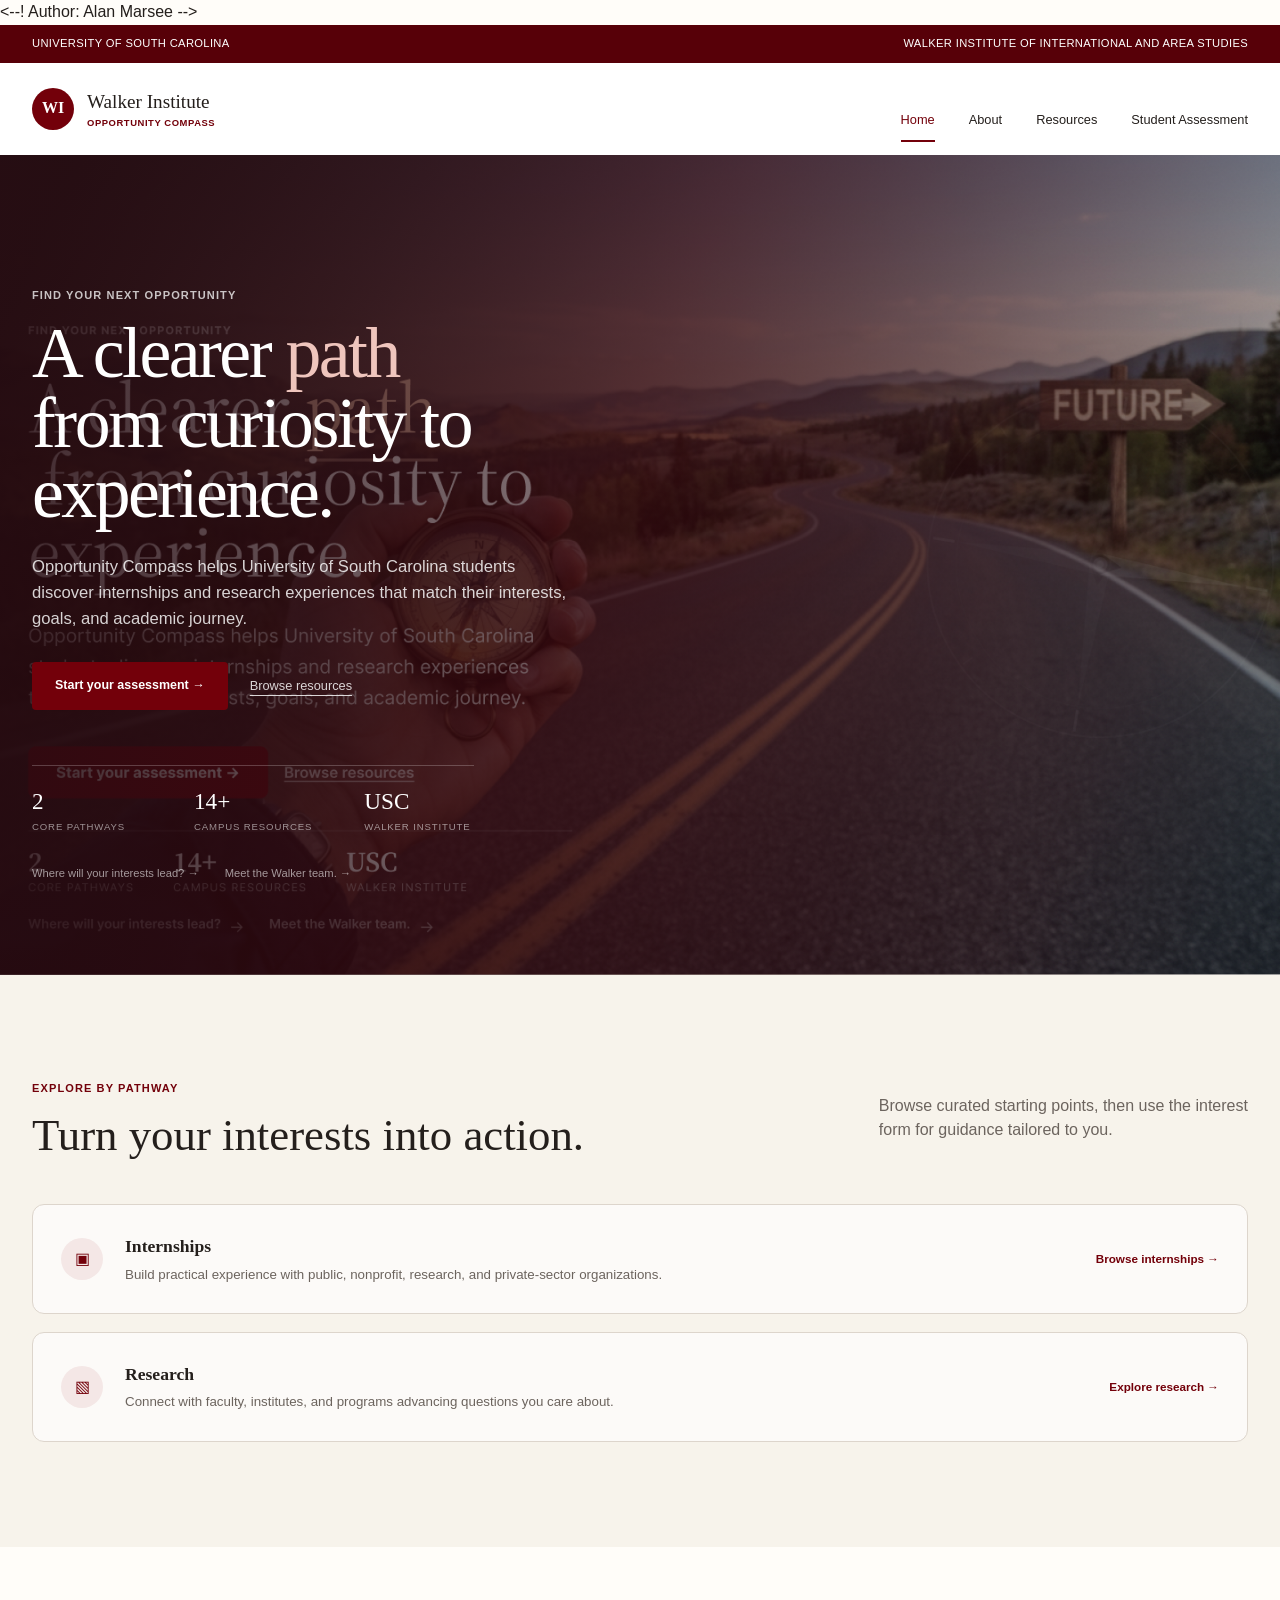
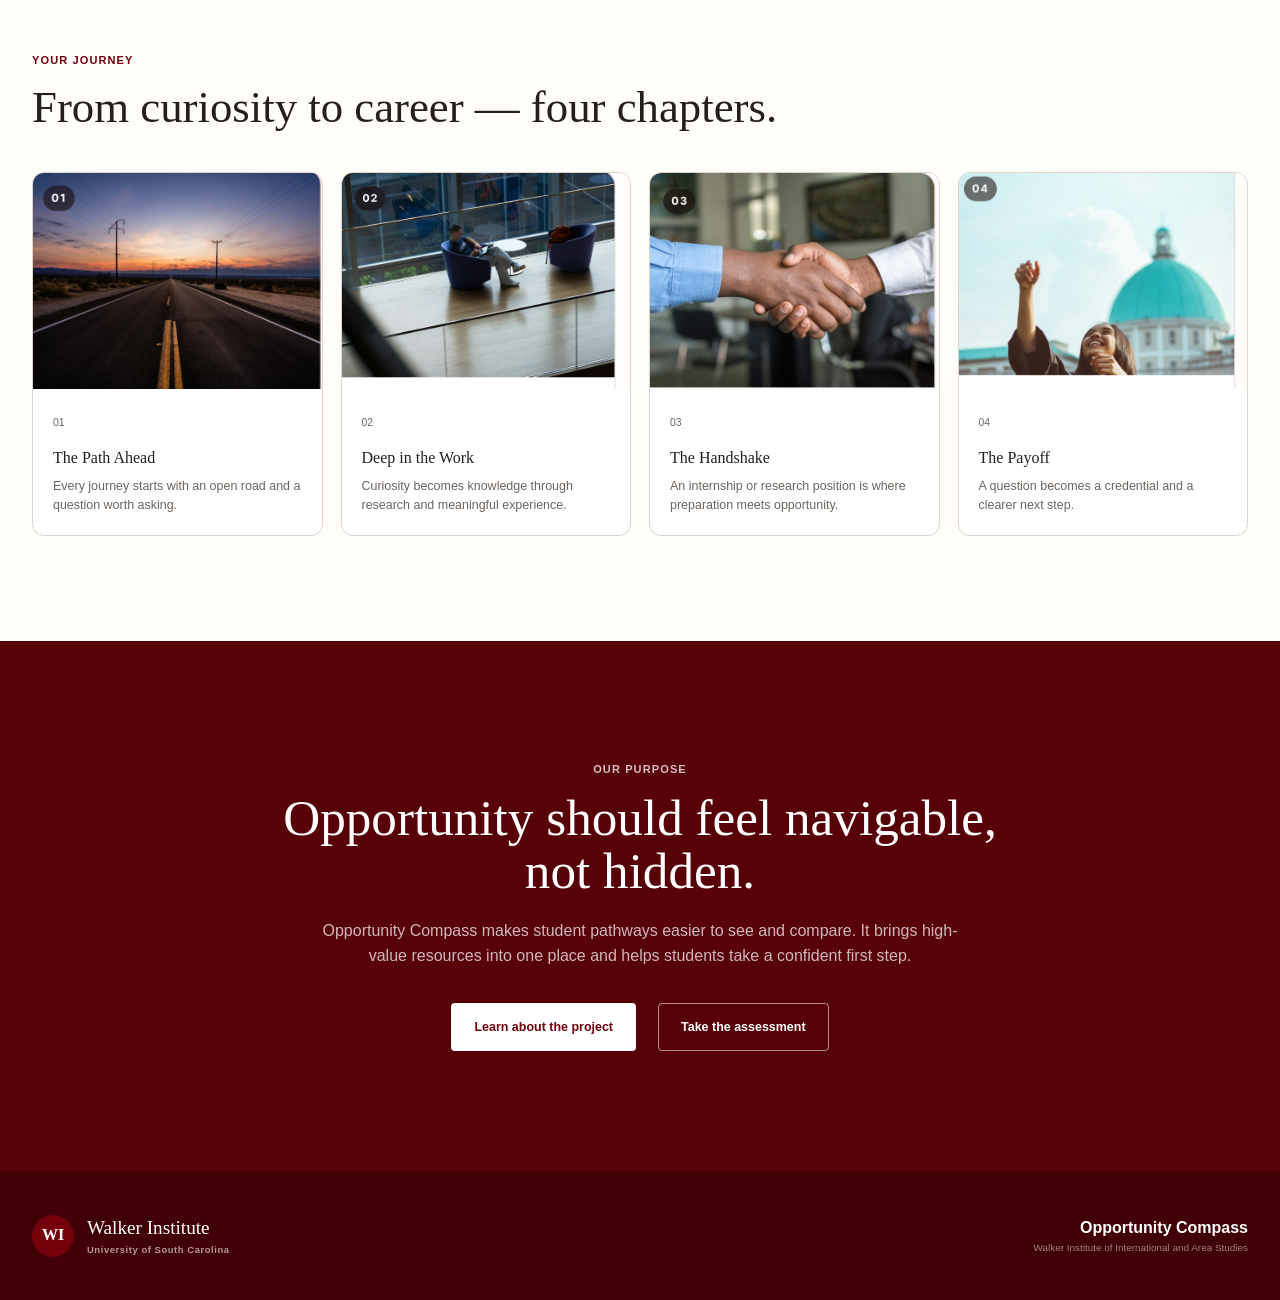
==== index.html @ a8d63390 "Add files via upload" ====
<!doctype html>
<html lang="en">
<head>
  <--! Author: Alan Marsee -->
  <meta charset="utf-8">
  <meta name="viewport" content="width=device-width, initial-scale=1">

  <meta
    name="description"
    content="Opportunity Compass helps students discover internships, research, and career pathways."
  >

  <title>Opportunity Compass | Home</title>
  <link rel="stylesheet" href="styles.css">

  <!-- Internal CSS example -->
  <style>
    .home-hero {
      background-image:
        linear-gradient(
          90deg,
          rgba(38, 11, 17, 0.87),
          rgba(38, 11, 17, 0.56),
          rgba(16, 20, 27, 0.18)
        ),
        url("assets/home-asset-1.png");
    }
  </style>
</head>

<body>
  <header>
    <div class="university-bar">
      <div class="shell university-bar__inner">
        <span>University of South Carolina</span>
        <span>Walker Institute of International and Area Studies</span>
      </div>
    </div>

    <div class="main-nav-wrap">
      <div class="shell main-nav">
        <a class="brand" href="index.html">
          <span class="brand-mark">WI</span>

          <span>
            <strong>Walker Institute</strong>
            <small>Opportunity Compass</small>
          </span>
        </a>

        <nav aria-label="Primary navigation">
          <a class="active" href="index.html">Home</a>
          <a href="about.html">About</a>
          <a href="#pathways">Resources</a>
          <a href="#assessment">Student Assessment</a>
        </nav>
      </div>
    </div>
  </header>

  <main>
    <section class="home-hero">
      <div class="shell hero-content">
        <p class="eyebrow eyebrow--light">
          Find your next opportunity
        </p>

        <h1>
          A clearer <span>path</span><br>
          from curiosity to<br>
          experience.
        </h1>

        <p class="hero-intro">
          Opportunity Compass helps University of South Carolina students
          discover internships and research experiences that match their
          interests, goals, and academic journey.
        </p>

        <div class="hero-actions" id="assessment">
          <a class="button button--primary" href="#pathways">
            Start your assessment →
          </a>

          <!-- Inline CSS example -->
          <a
            class="text-link text-link--light"
            href="#pathways"
            style="text-decoration-thickness: 1px;"
          >
            Browse resources
          </a>
        </div>

        <div class="hero-stats">
          <div>
            <strong>2</strong>
            <span>Core pathways</span>
          </div>

          <div>
            <strong>14+</strong>
            <span>Campus resources</span>
          </div>

          <div>
            <strong>USC</strong>
            <span>Walker Institute</span>
          </div>
        </div>

        <div class="hero-secondary-links">
          <a href="#journey">
            Where will your interests lead? →
          </a>

          <a href="about.html">
            Meet the Walker team. →
          </a>
        </div>
      </div>
    </section>

    <section class="section section--ivory" id="pathways">
      <div class="shell">
        <div class="section-heading section-heading--split">
          <div>
            <p class="eyebrow">Explore by pathway</p>
            <h2>Turn your interests into action.</h2>
          </div>

          <p>
            Browse curated starting points, then use the interest form for
            guidance tailored to you.
          </p>
        </div>

        <div class="pathway-list">
          <a class="pathway-card" href="#journey">
            <span class="icon-badge" aria-hidden="true">▣</span>

            <span>
              <strong>Internships</strong>
              <small>
                Build practical experience with public, nonprofit, research,
                and private-sector organizations.
              </small>
            </span>

            <span class="card-link">
              Browse internships →
            </span>
          </a>

          <a class="pathway-card" href="#journey">
            <span class="icon-badge" aria-hidden="true">▧</span>

            <span>
              <strong>Research</strong>
              <small>
                Connect with faculty, institutes, and programs advancing
                questions you care about.
              </small>
            </span>

            <span class="card-link">
              Explore research →
            </span>
          </a>
        </div>
      </div>
    </section>

    <section class="section" id="journey">
      <div class="shell">
        <p class="eyebrow">Your journey</p>

        <h2>
          From curiosity to career — four chapters.
        </h2>

        <div class="chapter-grid">
          <article class="chapter-card">
            <img
              src="assets/home-asset-5.png"
              alt="Open road"
            >

            <div class="chapter-card__body">
              <span>01</span>
              <h3>The Path Ahead</h3>

              <p>
                Every journey starts with an open road and a question worth
                asking.
              </p>
            </div>
          </article>

          <article class="chapter-card">
            <img
              src="assets/home-asset-6.png"
              alt="Student working on a laptop"
            >

            <div class="chapter-card__body">
              <span>02</span>
              <h3>Deep in the Work</h3>

              <p>
                Curiosity becomes knowledge through research and meaningful
                experience.
              </p>
            </div>
          </article>

          <article class="chapter-card">
            <img
              src="assets/home-asset-9.png"
              alt="Professionals shaking hands"
            >

            <div class="chapter-card__body">
              <span>03</span>
              <h3>The Handshake</h3>

              <p>
                An internship or research position is where preparation meets
                opportunity.
              </p>
            </div>
          </article>

          <article class="chapter-card">
            <img
              src="assets/home-asset-8.png"
              alt="Graduate celebrating"
            >

            <div class="chapter-card__body">
              <span>04</span>
              <h3>The Payoff</h3>

              <p>
                A question becomes a credential and a clearer next step.
              </p>
            </div>
          </article>
        </div>
      </div>
    </section>

    <section class="purpose-section">
      <div class="shell purpose-section__inner">
        <p class="eyebrow eyebrow--light">
          Our purpose
        </p>

        <h2>
          Opportunity should feel navigable,<br>
          not hidden.
        </h2>

        <p>
          Opportunity Compass makes student pathways easier to see and
          compare. It brings high-value resources into one place and helps
          students take a confident first step.
        </p>

        <div class="purpose-actions">
          <a class="button button--light" href="about.html">
            Learn about the project
          </a>

          <a
            class="button button--outline-light"
            href="#assessment"
          >
            Take the assessment
          </a>
        </div>
      </div>
    </section>
  </main>

  <footer class="site-footer">
    <div class="shell footer-inner">
      <div class="brand brand--light">
        <span class="brand-mark">WI</span>

        <span>
          <strong>Walker Institute</strong>
          <small>University of South Carolina</small>
        </span>
      </div>

      <div>
        <strong>Opportunity Compass</strong>
        <small>
          Walker Institute of International and Area Studies
        </small>
      </div>
    </div>
  </footer>
</body>
</html>
---- styles.css ----
:root {
  --garnet: #73000a;
  --dark-garnet: #570008;
  --ink: #241f1c;
  --muted: #6c645e;
  --ivory: #f7f3eb;
  --line: #ddd5cc;
  --serif: Georgia, "Times New Roman", serif;
  --sans: Arial, Helvetica, sans-serif;
}

* {
  box-sizing: border-box;
}

html {
  scroll-behavior: smooth;
}

body {
  margin: 0;
  color: var(--ink);
  background: #fffdf9;
  font-family: var(--sans);
  line-height: 1.55;
}

img {
  display: block;
  max-width: 100%;
}

a {
  color: inherit;
}

h1,
h2,
h3,
p {
  margin-top: 0;
}

h1,
h2,
h3 {
  font-family: var(--serif);
  font-weight: 400;
}

.shell {
  width: min(1220px, calc(100% - 64px));
  margin-inline: auto;
}

/* Header */

.university-bar {
  color: white;
  background: var(--dark-garnet);
  font-size: 0.7rem;
  letter-spacing: 0.03em;
  text-transform: uppercase;
}

.university-bar__inner {
  min-height: 38px;
  display: flex;
  align-items: center;
  justify-content: space-between;
}

.main-nav-wrap {
  background: white;
}

.main-nav {
  min-height: 92px;
  display: flex;
  align-items: center;
  justify-content: space-between;
  gap: 32px;
}

.brand {
  display: inline-flex;
  align-items: center;
  gap: 13px;
  text-decoration: none;
}

.brand-mark {
  width: 42px;
  aspect-ratio: 1;
  display: grid;
  place-items: center;
  color: white;
  background: var(--garnet);
  border-radius: 50%;
  font-family: var(--serif);
  font-weight: 700;
}

.brand strong,
.brand small {
  display: block;
}

.brand strong {
  font-family: var(--serif);
  font-size: 1.2rem;
  font-weight: 500;
}

.brand small {
  color: var(--garnet);
  font-size: 0.59rem;
  font-weight: 700;
  letter-spacing: 0.06em;
  text-transform: uppercase;
}

.main-nav nav {
  display: flex;
  align-items: center;
  gap: 34px;
}

.main-nav nav a {
  padding: 34px 0 10px;
  border-bottom: 2px solid transparent;
  font-size: 0.8rem;
  text-decoration: none;
}

.main-nav nav a:hover,
.main-nav nav a.active {
  color: var(--garnet);
  border-bottom-color: var(--garnet);
}

/* Home hero */

.home-hero {
  min-height: 820px;
  color: white;
  background-position: center;
  background-size: cover;
}

.hero-content {
  min-height: 820px;
  display: flex;
  flex-direction: column;
  justify-content: center;
  align-items: flex-start;
  padding: 85px 0 46px;
}

.eyebrow {
  margin-bottom: 14px;
  color: var(--garnet);
  font-size: 0.69rem;
  font-weight: 700;
  letter-spacing: 0.1em;
  text-transform: uppercase;
}

.eyebrow--light {
  color: rgba(255, 255, 255, 0.75);
}

.home-hero h1 {
  margin-bottom: 26px;
  font-size: clamp(3.2rem, 5.6vw, 5.7rem);
  line-height: 0.98;
  letter-spacing: -0.035em;
}

.home-hero h1 span {
  color: #efc5bd;
}

.hero-intro {
  max-width: 545px;
  margin-bottom: 30px;
  color: rgba(255, 255, 255, 0.82);
  font-size: 1.04rem;
}

.hero-actions,
.purpose-actions {
  display: flex;
  align-items: center;
  gap: 22px;
}

.button {
  min-height: 48px;
  display: inline-flex;
  align-items: center;
  justify-content: center;
  padding: 13px 22px;
  border: 1px solid transparent;
  border-radius: 4px;
  font-size: 0.78rem;
  font-weight: 700;
  text-decoration: none;
}

.button--primary {
  color: white;
  background: var(--garnet);
}

.button--light {
  color: var(--garnet);
  background: white;
}

.button--outline-light {
  color: white;
  border-color: rgba(255, 255, 255, 0.55);
}

.text-link {
  font-size: 0.8rem;
  text-underline-offset: 5px;
}

.text-link--light {
  color: rgba(255, 255, 255, 0.82);
}

.hero-stats {
  display: flex;
  gap: 52px;
  margin-top: 55px;
  padding-top: 18px;
  border-top: 1px solid rgba(255, 255, 255, 0.22);
}

.hero-stats div {
  min-width: 110px;
}

.hero-stats strong,
.hero-stats span {
  display: block;
}

.hero-stats strong {
  font-family: var(--serif);
  font-size: 1.45rem;
  font-weight: 400;
}

.hero-stats span {
  color: rgba(255, 255, 255, 0.55);
  font-size: 0.6rem;
  letter-spacing: 0.09em;
  text-transform: uppercase;
}

.hero-secondary-links {
  display: flex;
  gap: 26px;
  margin-top: 30px;
}

.hero-secondary-links a {
  color: rgba(255, 255, 255, 0.58);
  font-size: 0.7rem;
  text-decoration: none;
}

/* Content sections */

.section {
  padding: 105px 0;
}

.section--ivory {
  background: var(--ivory);
}

.section h2,
.why-copy h2 {
  margin-bottom: 28px;
  font-size: clamp(2.1rem, 3.5vw, 3.25rem);
  line-height: 1.08;
}

.section-heading--split {
  display: grid;
  grid-template-columns: 1.35fr 0.65fr;
  align-items: end;
  gap: 80px;
  margin-bottom: 45px;
}

.section-heading--split h2 {
  margin-bottom: 0;
}

.section-heading--split > p {
  color: var(--muted);
}

.pathway-list {
  display: grid;
  gap: 18px;
}

.pathway-card {
  display: grid;
  grid-template-columns: auto 1fr auto;
  align-items: center;
  gap: 22px;
  padding: 28px;
  background: rgba(255, 255, 255, 0.65);
  border: 1px solid var(--line);
  border-radius: 12px;
  text-decoration: none;
}

.pathway-card strong,
.pathway-card small {
  display: block;
}

.pathway-card strong {
  margin-bottom: 4px;
  font-family: var(--serif);
  font-size: 1.1rem;
}

.pathway-card small {
  color: var(--muted);
}

.card-link {
  color: var(--garnet);
  font-size: 0.73rem;
  font-weight: 700;
}

.icon-badge {
  width: 42px;
  height: 42px;
  display: grid;
  place-items: center;
  color: var(--garnet);
  background: #f4e7e6;
  border-radius: 50%;
}

.chapter-grid {
  display: grid;
  grid-template-columns: repeat(4, 1fr);
  gap: 18px;
  margin-top: 40px;
}

.chapter-card {
  overflow: hidden;
  background: white;
  border: 1px solid var(--line);
  border-radius: 12px;
}

.chapter-card img {
  width: 100%;
  aspect-ratio: 4 / 3;
  object-fit: cover;
}

.chapter-card__body {
  padding: 20px;
}

.chapter-card__body > span {
  color: var(--muted);
  font-size: 0.65rem;
}

.chapter-card h3 {
  margin: 12px 0 6px;
  font-size: 1rem;
}

.chapter-card p {
  margin-bottom: 0;
  color: var(--muted);
  font-size: 0.78rem;
}

/* Purpose and footer */

.purpose-section,
.quote-section {
  color: white;
  background: var(--dark-garnet);
}

.purpose-section__inner {
  padding: 120px 0;
  text-align: center;
}

.purpose-section h2 {
  margin-bottom: 22px;
  font-size: clamp(2.4rem, 4vw, 4rem);
  line-height: 1.02;
}

.purpose-section__inner > p:not(.eyebrow) {
  max-width: 650px;
  margin: 0 auto 35px;
  color: rgba(255, 255, 255, 0.72);
}

.purpose-actions {
  justify-content: center;
}

.site-footer {
  padding: 42px 0;
  color: white;
  background: #410006;
}

.footer-inner {
  display: flex;
  align-items: center;
  justify-content: space-between;
}

.brand--light small {
  color: rgba(255, 255, 255, 0.6);
  text-transform: none;
}

.footer-inner > div:last-child {
  text-align: right;
}

.footer-inner > div:last-child strong,
.footer-inner > div:last-child small {
  display: block;
}

.footer-inner > div:last-child small {
  color: rgba(255, 255, 255, 0.5);
  font-size: 0.62rem;
}

/* About page */

.about-hero {
  padding: 92px 0;
}

.about-hero__grid {
  display: grid;
  grid-template-columns: 1.25fr 0.75fr;
  gap: 70px;
  align-items: center;
}

.about-copy h1 {
  margin-bottom: 24px;
  font-size: clamp(3rem, 4.8vw, 5rem);
  line-height: 0.98;
  letter-spacing: -0.035em;
}

.about-copy p {
  color: var(--muted);
}

.about-copy .lead {
  font-size: 1.08rem;
}

.accent-text {
  color: var(--garnet);
  text-decoration: underline;
}

.about-hero__image img {
  width: 100%;
  aspect-ratio: 1.1 / 1;
  object-fit: cover;
  border-radius: 16px;
  box-shadow: 0 18px 45px rgba(41, 24, 18, 0.15);
}

.project-facts {
  display: grid;
  grid-template-columns: repeat(2, 1fr);
  gap: 25px;
  margin-top: 32px;
}

.project-facts div {
  padding-left: 16px;
  border-left: 2px solid var(--garnet);
}

.project-facts strong,
.project-facts span {
  display: block;
}

.project-facts strong {
  margin-bottom: 7px;
  font-family: var(--serif);
}

.project-facts span {
  color: var(--muted);
  font-size: 0.75rem;
}

.why-grid {
  display: grid;
  grid-template-columns: 0.72fr 1.28fr;
  gap: 90px;
}

.why-copy p:last-child {
  color: var(--muted);
}

.principles-list {
  display: grid;
  gap: 18px;
}

.principle-card {
  display: grid;
  grid-template-columns: auto 1fr;
  gap: 22px;
  padding: 32px;
  border: 1px solid var(--line);
  border-radius: 12px;
}

.principle-card h3 {
  margin-bottom: 7px;
  font-size: 1.35rem;
  font-weight: 600;
}

.principle-card p {
  margin-bottom: 0;
  color: var(--muted);
}

.quote-section {
  padding: 90px 0;
  text-align: center;
}

.quote-section blockquote {
  margin: 0 auto 22px;
  font-family: var(--serif);
  font-size: clamp(2rem, 3.5vw, 3.4rem);
  font-weight: 700;
  line-height: 1.08;
}

.quote-section p {
  margin-bottom: 0;
  color: rgba(255, 255, 255, 0.65);
  font-size: 0.65rem;
  letter-spacing: 0.1em;
  text-transform: uppercase;
}

/* Responsive layout */

@media (max-width: 900px) {
  .shell {
    width: min(100% - 36px, 720px);
  }

  .university-bar__inner span:last-child {
    display: none;
  }

  .main-nav {
    align-items: flex-start;
    flex-direction: column;
    padding: 20px 0;
  }

  .main-nav nav {
    width: 100%;
    overflow-x: auto;
    gap: 24px;
  }

  .main-nav nav a {
    padding: 8px 0;
    white-space: nowrap;
  }

  .section-heading--split,
  .about-hero__grid,
  .why-grid {
    grid-template-columns: 1fr;
    gap: 45px;
  }

  .chapter-grid {
    grid-template-columns: repeat(2, 1fr);
  }
}

@media (max-width: 600px) {
  .section {
    padding: 70px 0;
  }

  .hero-actions,
  .purpose-actions {
    align-items: flex-start;
    flex-direction: column;
  }

  .hero-stats {
    gap: 24px;
  }

  .hero-stats div {
    min-width: 0;
  }

  .hero-secondary-links {
    flex-direction: column;
    gap: 9px;
  }

  .pathway-card {
    grid-template-columns: auto 1fr;
  }

  .card-link {
    grid-column: 2;
  }

  .chapter-grid,
  .project-facts {
    grid-template-columns: 1fr;
  }

  .footer-inner {
    align-items: flex-start;
    flex-direction: column;
    gap: 28px;
  }

  .footer-inner > div:last-child {
    text-align: left;
  }
}
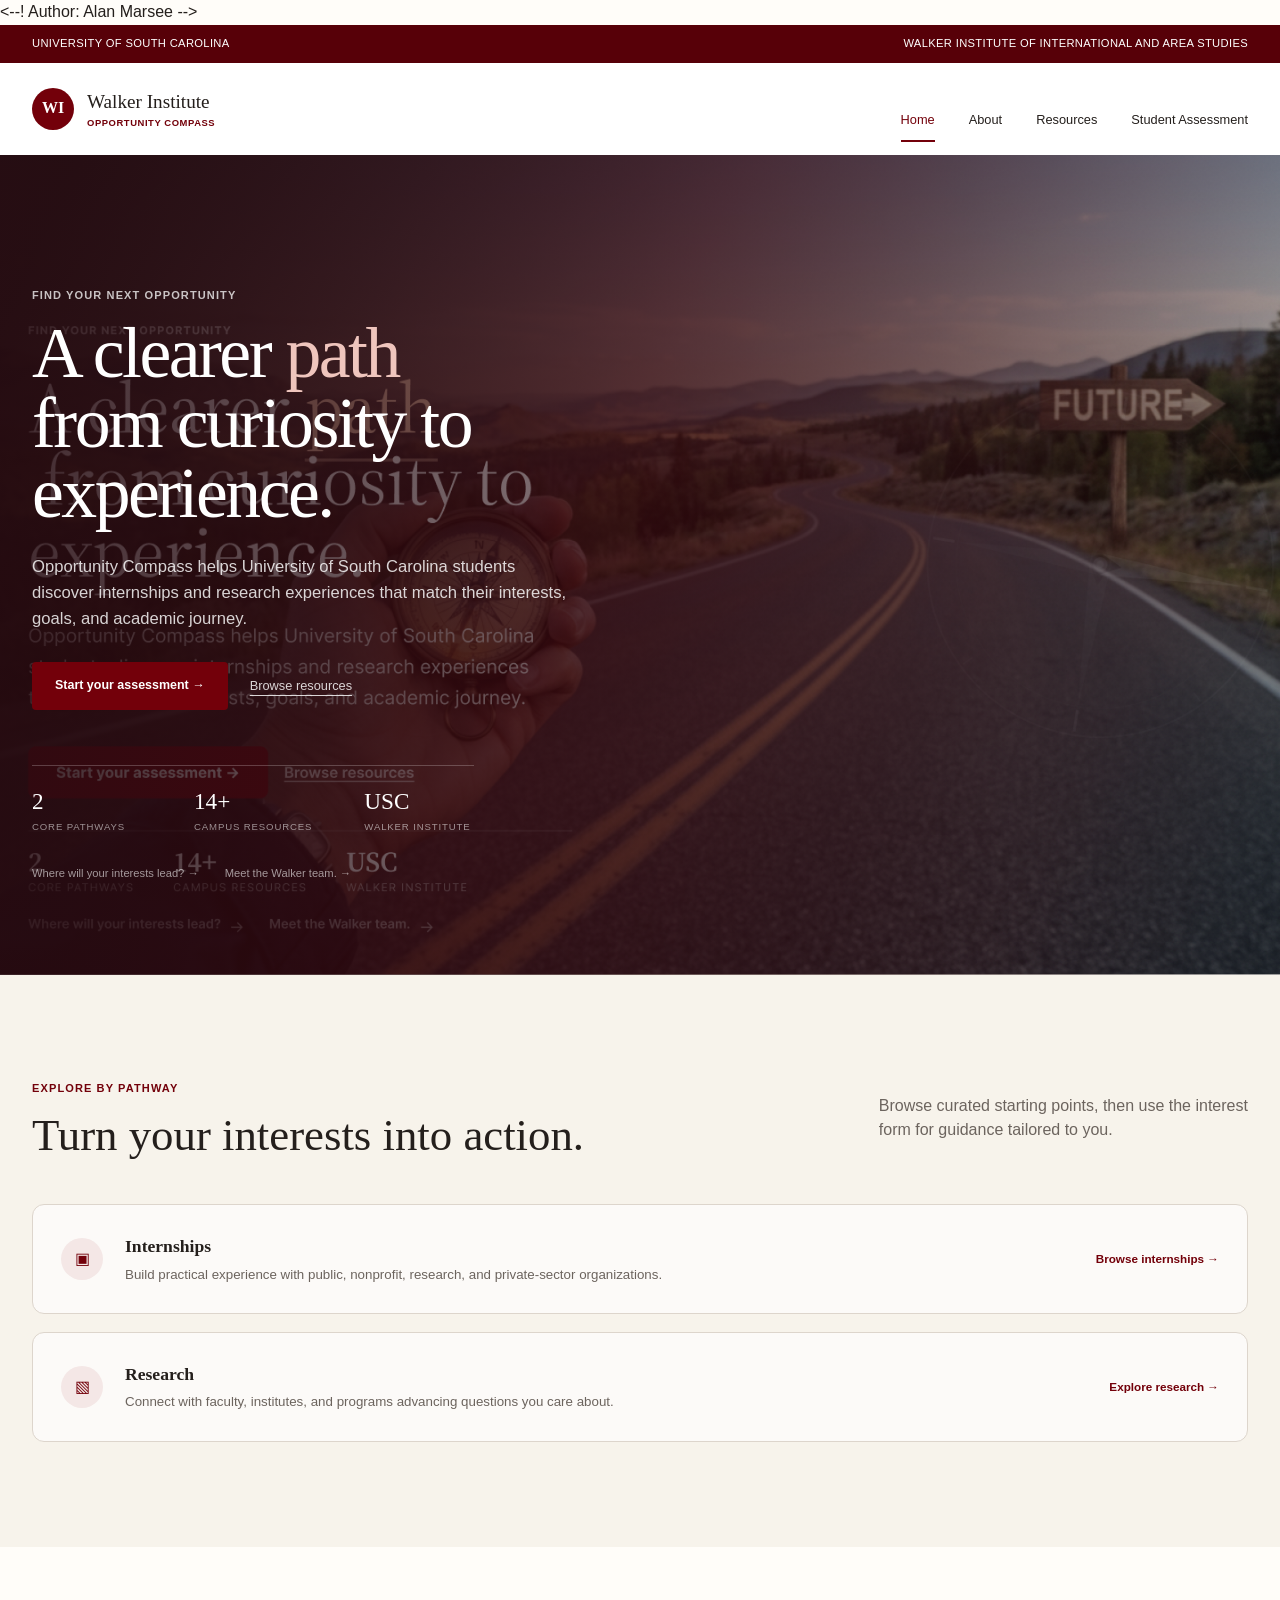
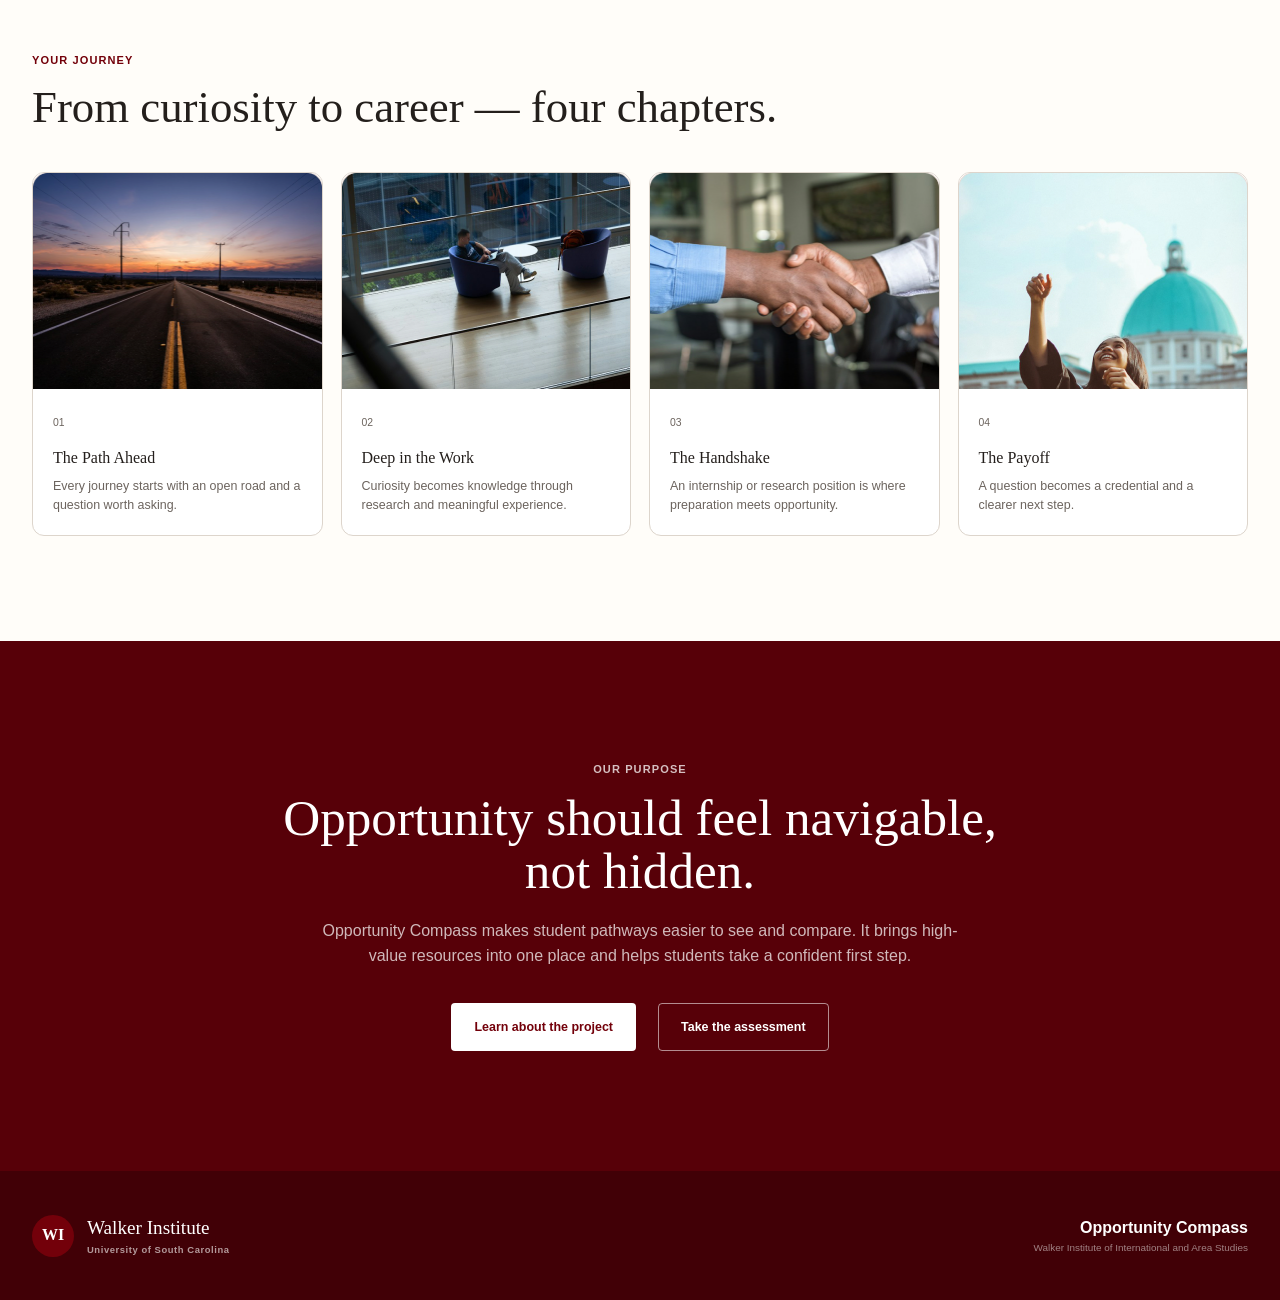
==== commit 297348a9: "Add files via upload" ====
--- a/index.html
+++ b/index.html
@@ -51,8 +51,8 @@
         <nav aria-label="Primary navigation">
           <a class="active" href="index.html">Home</a>
           <a href="about.html">About</a>
-          <a href="#pathways">Resources</a>
-          <a href="#assessment">Student Assessment</a>
+          <a href="resources.html">Resources</a>
+          <a href="assessment.html">Student Assessment</a>
         </nav>
       </div>
     </div>
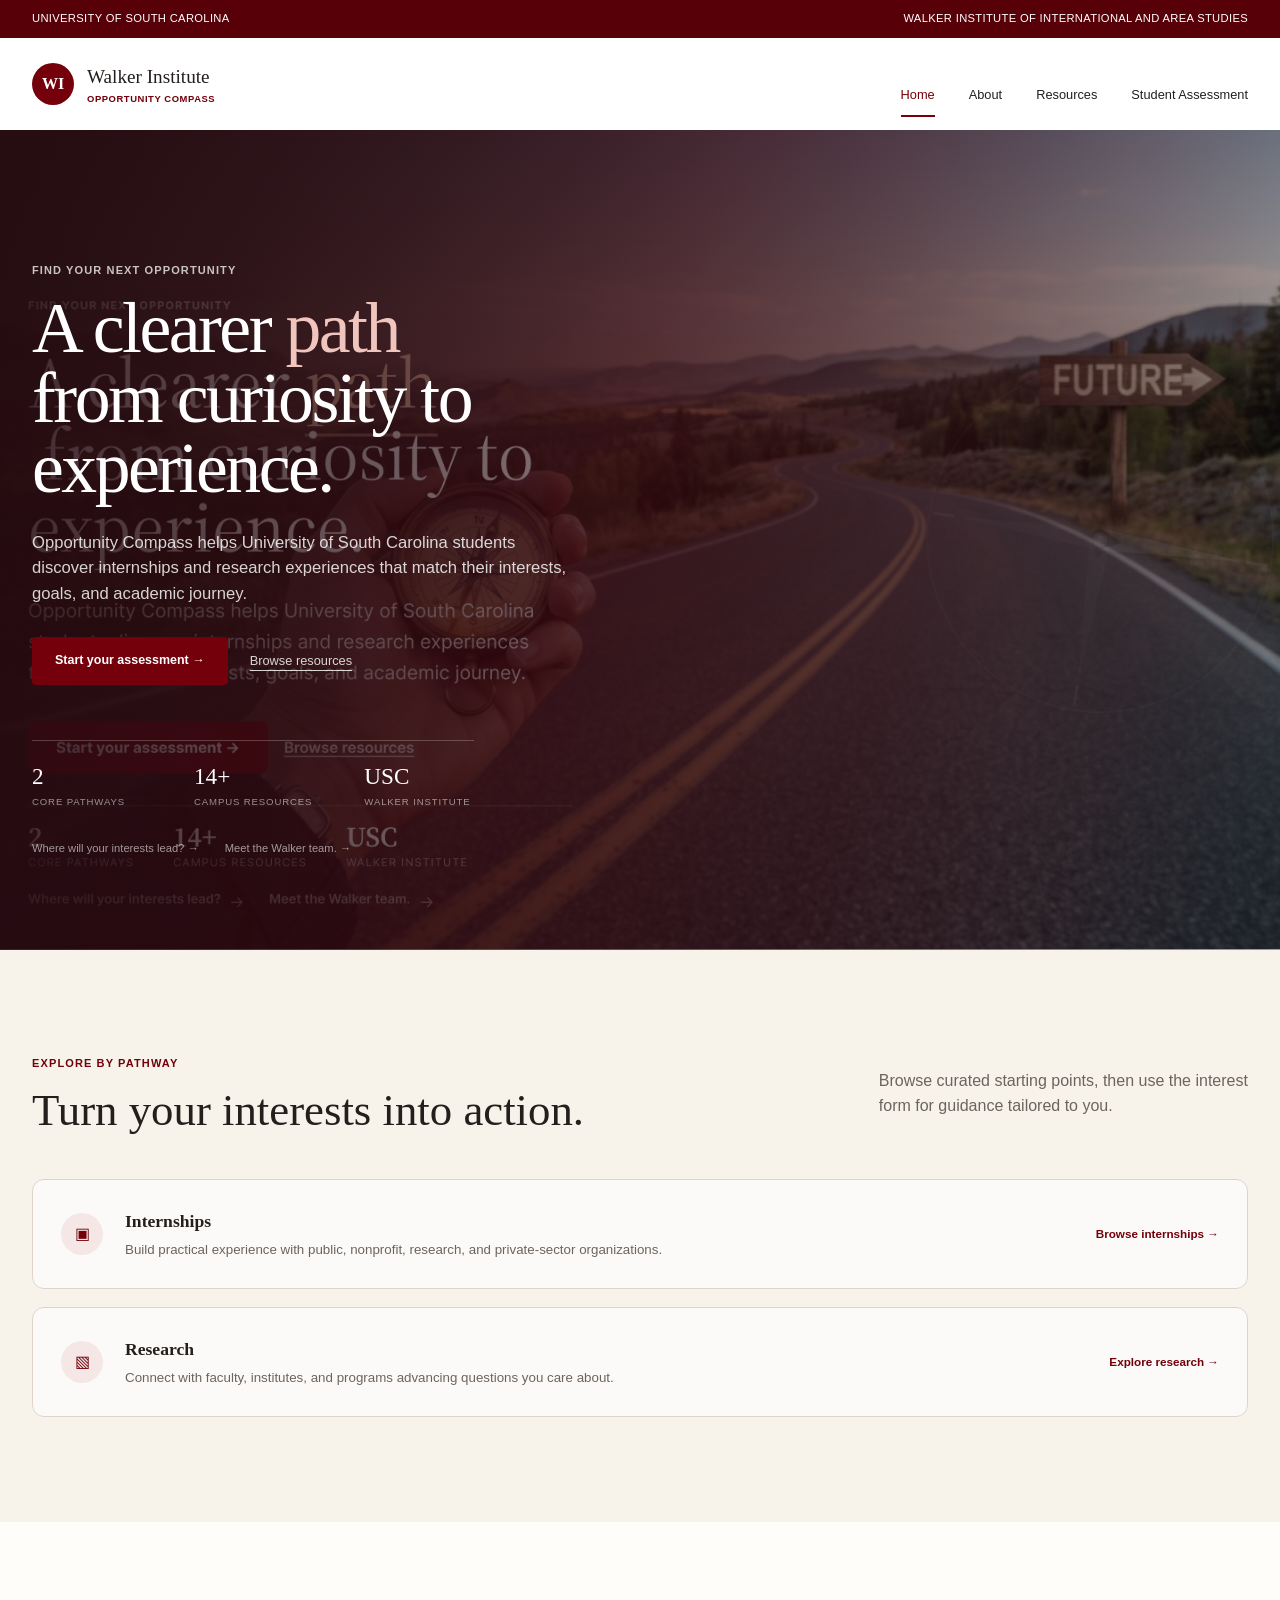
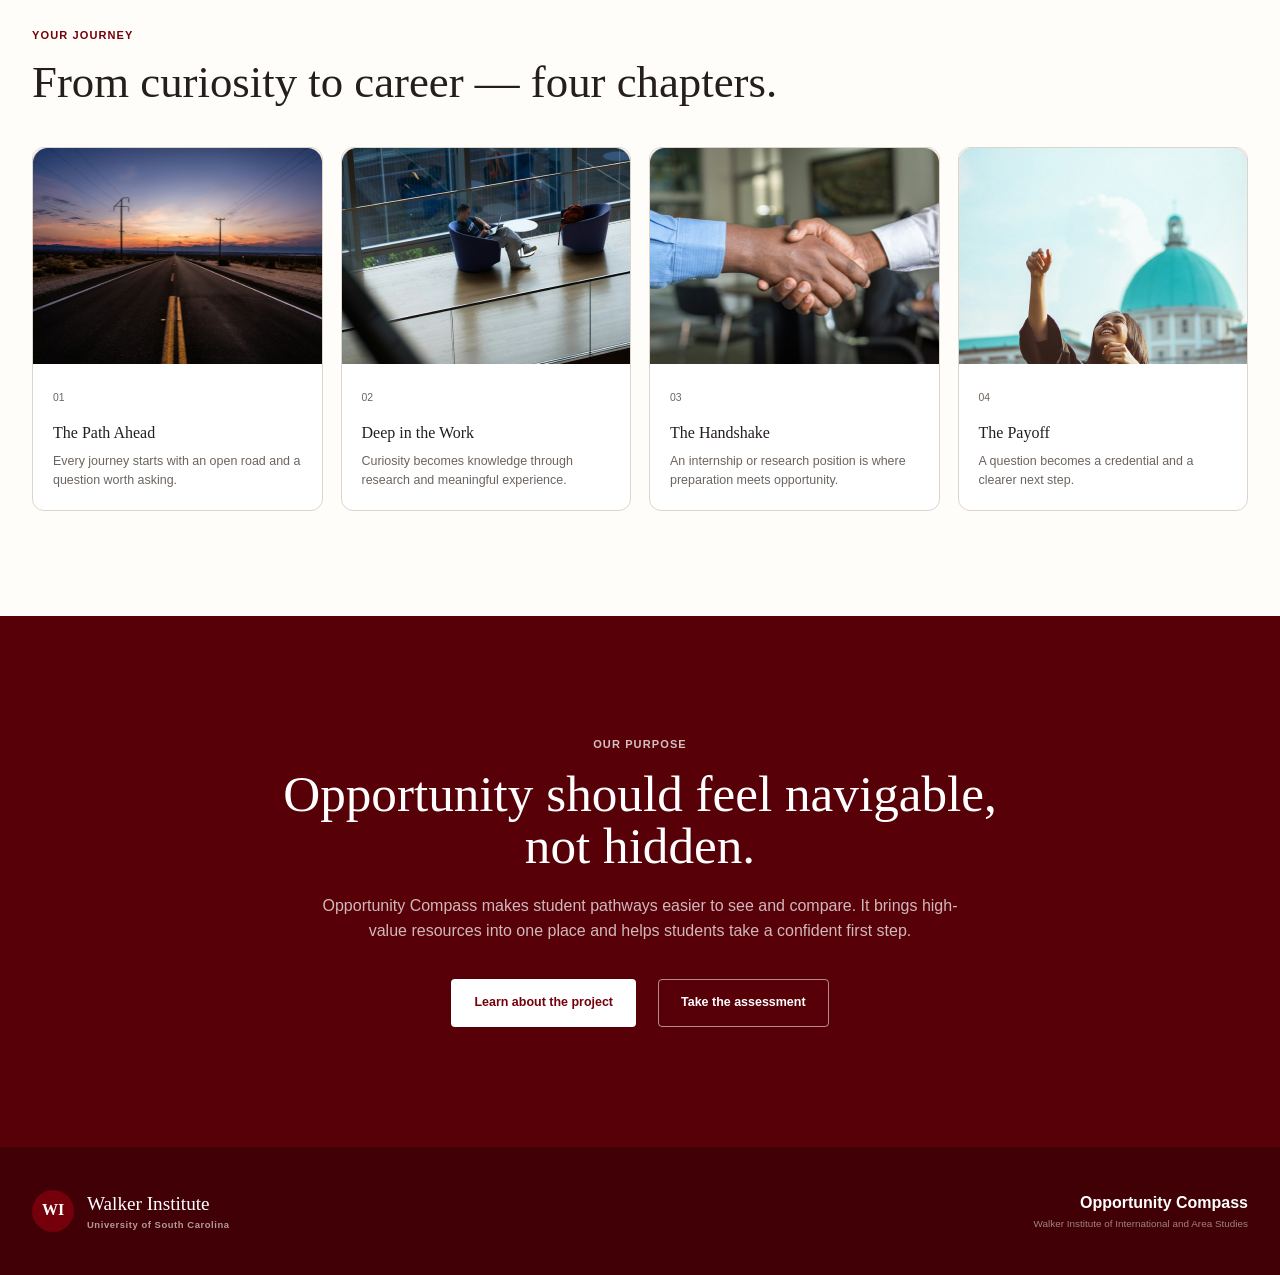
==== commit b1fb7800: "Add files via upload" ====
--- a/index.html
+++ b/index.html
@@ -1,7 +1,7 @@
 <!doctype html>
 <html lang="en">
 <head>
-  <--! Author: Alan Marsee -->
+  <!-- Author: Alan Marsee -->
   <meta charset="utf-8">
   <meta name="viewport" content="width=device-width, initial-scale=1">
 
